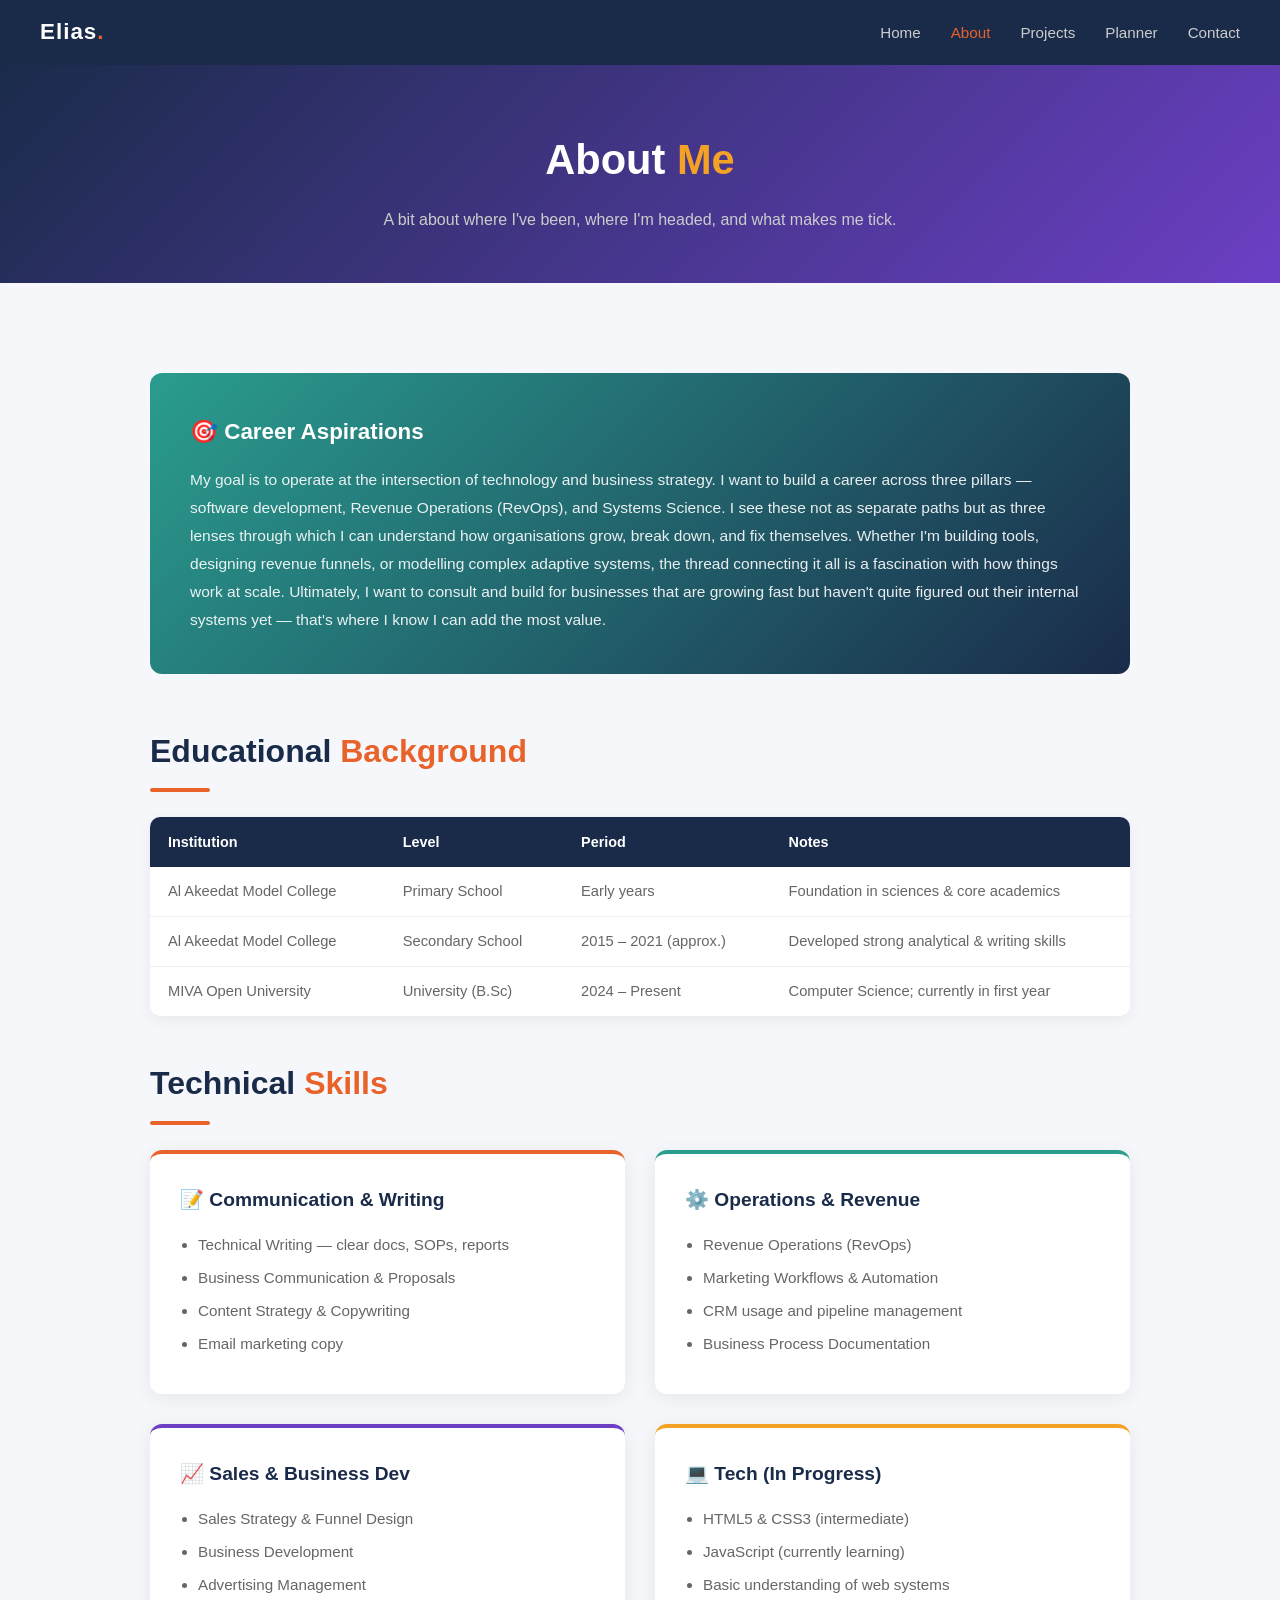
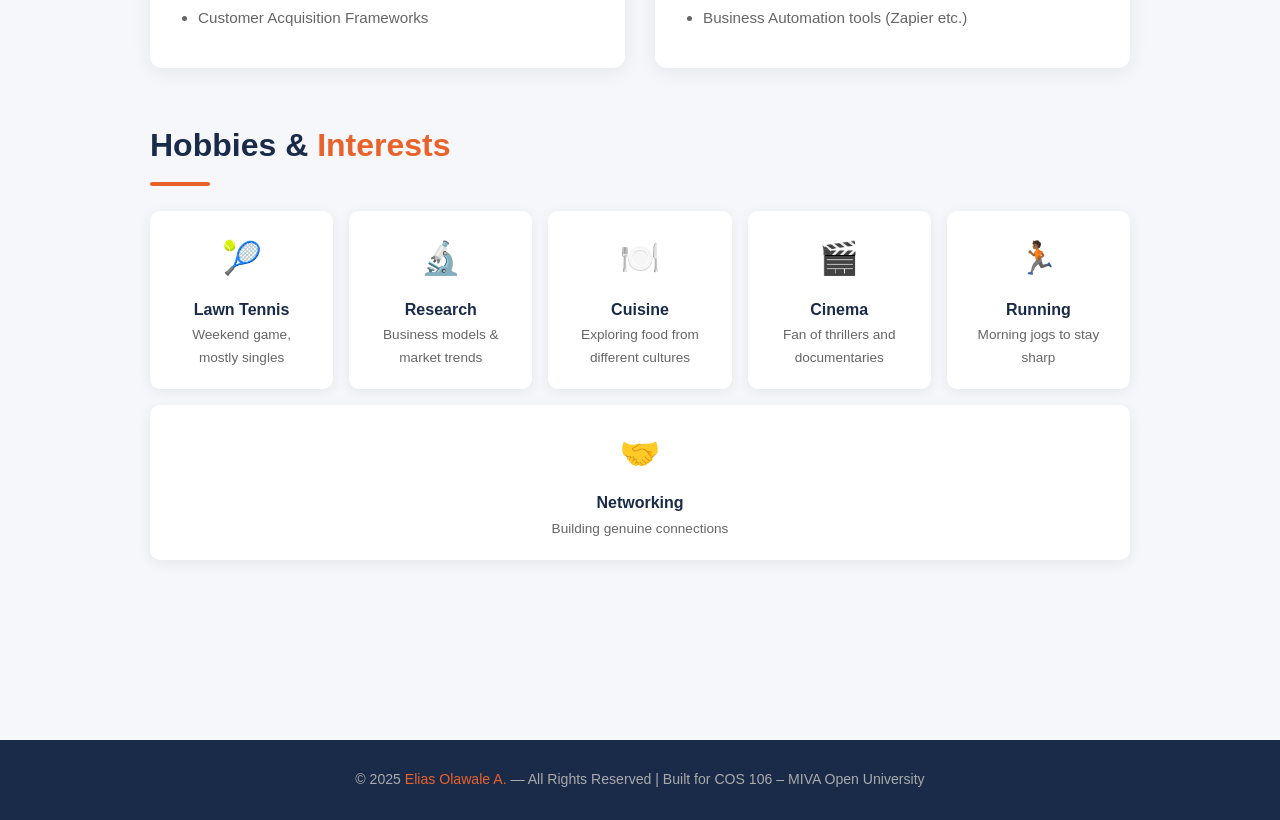
==== about.html @ 25de0aaa "First update" ====
<!DOCTYPE html>
<html lang="en">
<head>
  <meta charset="UTF-8" />
  <meta name="viewport" content="width=device-width, initial-scale=1.0"/>
  <title>About Me | Elias Olawale A.</title>
  <link rel="stylesheet" href="style.css" />
</head>
<body>

  <nav>
    <a href="index.html" class="nav-logo">Elias<span>.</span></a>
    <ul class="nav-links" id="nav-links">
      <li><a href="index.html">Home</a></li>
      <li><a href="about.html" class="active">About</a></li>
      <li><a href="projects.html">Projects</a></li>
      <li><a href="planner.html">Planner</a></li>
      <li><a href="contact.html">Contact</a></li>
    </ul>
    <button class="hamburger" onclick="toggleNav()" aria-label="Toggle menu">
      <span></span><span></span><span></span>
    </button>
  </nav>

  <section class="page-hero">
    <h1>About <span style="color: var(--gold);">Me</span></h1>
    <p>A bit about where I've been, where I'm headed, and what makes me tick.</p>
  </section>

  <div class="about-page fade-up">

    <!-- CAREER ASPIRATIONS -->
    <div class="aspirations-block" style="margin-top: 20px;">
      <h3>🎯 Career Aspirations</h3>
      <p>My goal is to operate at the intersection of technology and business strategy. I want to build a career across three pillars — software development, Revenue Operations (RevOps), and Systems Science. I see these not as separate paths but as three lenses through which I can understand how organisations grow, break down, and fix themselves. Whether I'm building tools, designing revenue funnels, or modelling complex adaptive systems, the thread connecting it all is a fascination with how things work at scale. Ultimately, I want to consult and build for businesses that are growing fast but haven't quite figured out their internal systems yet — that's where I know I can add the most value.</p>
    </div>

    <!-- EDUCATION BACKGROUND -->
    <h2 class="section-title" style="text-align:left; margin-top: 50px; margin-bottom: 8px;">Educational <span>Background</span></h2>
    <div class="divider" style="margin: 10px 0 25px;"></div>

    <table class="edu-table">
      <thead>
        <tr>
          <th>Institution</th>
          <th>Level</th>
          <th>Period</th>
          <th>Notes</th>
        </tr>
      </thead>
      <tbody>
        <tr>
          <td>Al Akeedat Model College</td>
          <td>Primary School</td>
          <td>Early years</td>
          <td>Foundation in sciences & core academics</td>
        </tr>
        <tr>
          <td>Al Akeedat Model College</td>
          <td>Secondary School</td>
          <td>2015 – 2021 (approx.)</td>
          <td>Developed strong analytical &amp; writing skills</td>
        </tr>
        <tr>
          <td>MIVA Open University</td>
          <td>University (B.Sc)</td>
          <td>2024 – Present</td>
          <td>Computer Science; currently in first year</td>
        </tr>
      </tbody>
    </table>

    <!-- SKILLS CARDS -->
    <h2 class="section-title" style="text-align:left; margin-bottom: 8px;">Technical <span>Skills</span></h2>
    <div class="divider" style="margin: 10px 0 25px;"></div>

    <div class="about-cards">
      <div class="card">
        <h3>📝 Communication & Writing</h3>
        <ul>
          <li>Technical Writing — clear docs, SOPs, reports</li>
          <li>Business Communication & Proposals</li>
          <li>Content Strategy & Copywriting</li>
          <li>Email marketing copy</li>
        </ul>
      </div>

      <div class="card teal-top">
        <h3>⚙️ Operations & Revenue</h3>
        <ul>
          <li>Revenue Operations (RevOps)</li>
          <li>Marketing Workflows & Automation</li>
          <li>CRM usage and pipeline management</li>
          <li>Business Process Documentation</li>
        </ul>
      </div>

      <div class="card purple-top">
        <h3>📈 Sales & Business Dev</h3>
        <ul>
          <li>Sales Strategy & Funnel Design</li>
          <li>Business Development</li>
          <li>Advertising Management</li>
          <li>Customer Acquisition Frameworks</li>
        </ul>
      </div>

      <div class="card gold-top">
        <h3>💻 Tech (In Progress)</h3>
        <ul>
          <li>HTML5 & CSS3 (intermediate)</li>
          <li>JavaScript (currently learning)</li>
          <li>Basic understanding of web systems</li>
          <li>Business Automation tools (Zapier etc.)</li>
        </ul>
      </div>
    </div>

    <!-- HOBBIES -->
    <h2 class="section-title" style="text-align:left; margin-bottom: 8px;">Hobbies & <span>Interests</span></h2>
    <div class="divider" style="margin: 10px 0 25px;"></div>

    <div style="display: flex; flex-wrap: wrap; gap: 16px; margin-bottom: 50px;">
      <div style="background:white; border-radius:10px; padding: 20px 24px; box-shadow: 0 3px 14px rgba(0,0,0,0.07); flex:1; min-width:180px; text-align:center;">
        <div style="font-size: 2rem;">🎾</div>
        <p style="margin-top:10px; font-weight:600; color:var(--navy);">Lawn Tennis</p>
        <p style="font-size:0.85rem; color:var(--grey);">Weekend game, mostly singles</p>
      </div>
      <div style="background:white; border-radius:10px; padding: 20px 24px; box-shadow: 0 3px 14px rgba(0,0,0,0.07); flex:1; min-width:180px; text-align:center;">
        <div style="font-size: 2rem;">🔬</div>
        <p style="margin-top:10px; font-weight:600; color:var(--navy);">Research</p>
        <p style="font-size:0.85rem; color:var(--grey);">Business models & market trends</p>
      </div>
      <div style="background:white; border-radius:10px; padding: 20px 24px; box-shadow: 0 3px 14px rgba(0,0,0,0.07); flex:1; min-width:180px; text-align:center;">
        <div style="font-size: 2rem;">🍽️</div>
        <p style="margin-top:10px; font-weight:600; color:var(--navy);">Cuisine</p>
        <p style="font-size:0.85rem; color:var(--grey);">Exploring food from different cultures</p>
      </div>
      <div style="background:white; border-radius:10px; padding: 20px 24px; box-shadow: 0 3px 14px rgba(0,0,0,0.07); flex:1; min-width:180px; text-align:center;">
        <div style="font-size: 2rem;">🎬</div>
        <p style="margin-top:10px; font-weight:600; color:var(--navy);">Cinema</p>
        <p style="font-size:0.85rem; color:var(--grey);">Fan of thrillers and documentaries</p>
      </div>
      <div style="background:white; border-radius:10px; padding: 20px 24px; box-shadow: 0 3px 14px rgba(0,0,0,0.07); flex:1; min-width:180px; text-align:center;">
        <div style="font-size: 2rem;">🏃🏾</div>
        <p style="margin-top:10px; font-weight:600; color:var(--navy);">Running</p>
        <p style="font-size:0.85rem; color:var(--grey);">Morning jogs to stay sharp</p>
      </div>
      <div style="background:white; border-radius:10px; padding: 20px 24px; box-shadow: 0 3px 14px rgba(0,0,0,0.07); flex:1; min-width:180px; text-align:center;">
        <div style="font-size: 2rem;">🤝</div>
        <p style="margin-top:10px; font-weight:600; color:var(--navy);">Networking</p>
        <p style="font-size:0.85rem; color:var(--grey);">Building genuine connections</p>
      </div>
    </div>

  </div>

  <footer>
    <p>&copy; 2025 <span>Elias Olawale A.</span> — All Rights Reserved | Built for COS 106 – MIVA Open University</p>
  </footer>

  <script src="main.js"></script>
</body>
</html>
---- style.css ----
/* ===== GLOBAL STYLES ===== */
* {
  margin: 0;
  padding: 0;
  box-sizing: border-box;
}

:root {
  --navy: #1a2b4a;
  --orange: #e8622a;
  --teal: #2a9d8f;
  --purple: #6c3fc5;
  --gold: #f4a226;
  --light-bg: #f5f7fa;
  --white: #ffffff;
  --dark-text: #1e1e1e;
  --grey: #666;
}

body {
  font-family: 'Segoe UI', Tahoma, Geneva, Verdana, sans-serif;
  color: var(--dark-text);
  background: var(--light-bg);
  line-height: 1.7;
}

/* ===== NAVBAR ===== */
nav {
  background: var(--navy);
  padding: 0px 40px;
  display: flex;
  justify-content: space-between;
  align-items: center;
  position: sticky;
  top: 0;
  z-index: 100;
  height: 65px;
}

.nav-logo {
  color: var(--white);
  font-size: 1.4rem;
  font-weight: 700;
  text-decoration: none;
  letter-spacing: 1px;
}

.nav-logo span {
  color: var(--orange);
}

.nav-links {
  list-style: none;
  display: flex;
  gap: 30px;
}

.nav-links a {
  color: #ccc;
  text-decoration: none;
  font-size: 0.95rem;
  transition: color 0.3s;
}

.nav-links a:hover,
.nav-links a.active {
  color: var(--orange);
}

/* hamburger hidden by default */
.hamburger {
  display: none;
  flex-direction: column;
  gap: 5px;
  cursor: pointer;
  background: none;
  border: none;
}

.hamburger span {
  width: 25px;
  height: 3px;
  background: white;
  display: block;
}

/* ===== HERO ===== */
.hero {
  background: linear-gradient(135deg, var(--navy) 0%, #2d4a7a 60%, var(--teal) 100%);
  color: white;
  padding: 90px 60px;
  display: flex;
  align-items: center;
  gap: 60px;
  min-height: 85vh;
}

.hero-text h1 {
  font-size: 3.2rem;
  font-weight: 800;
  line-height: 1.2;
}

.hero-text h1 span {
  color: var(--gold);
}

.hero-text p {
  margin-top: 18px;
  font-size: 1.1rem;
  color: #d0d8e8;
  max-width: 520px;
}

.hero-btns {
  margin-top: 30px;
  display: flex;
  gap: 15px;
  flex-wrap: wrap;
}

.btn-primary {
  background: var(--orange);
  color: white;
  padding: 12px 28px;
  border-radius: 6px;
  text-decoration: none;
  font-weight: 600;
  transition: background 0.3s;
}

.btn-primary:hover {
  background: #c9521e;
}

.btn-secondary {
  border: 2px solid white;
  color: white;
  padding: 12px 28px;
  border-radius: 6px;
  text-decoration: none;
  font-weight: 600;
  transition: all 0.3s;
}

.btn-secondary:hover {
  background: white;
  color: var(--navy);
}

.hero-img {
  flex-shrink: 0;
}

.hero-img img {
  width: 260px;
  height: 260px;
  border-radius: 50%;
  object-fit: cover;
  border: 5px solid var(--gold);
  box-shadow: 0 10px 40px rgba(0,0,0,0.3);
}

.hero-img .placeholder-img {
  width: 260px;
  height: 260px;
  border-radius: 50%;
  background: linear-gradient(135deg, var(--purple), var(--teal));
  display: flex;
  align-items: center;
  justify-content: center;
  font-size: 80px;
  border: 5px solid var(--gold);
  box-shadow: 0 10px 40px rgba(0,0,0,0.3);
}

/* ===== SECTION HEADERS ===== */
.section-title {
  text-align: center;
  font-size: 2rem;
  color: var(--navy);
  margin-bottom: 8px;
  font-weight: 700;
}

.section-title span {
  color: var(--orange);
}

.section-sub {
  text-align: center;
  color: var(--grey);
  margin-bottom: 45px;
  font-size: 0.97rem;
}

.divider {
  width: 60px;
  height: 4px;
  background: var(--orange);
  margin: 10px auto 35px;
  border-radius: 2px;
}

/* ===== ABOUT SECTION ON HOMEPAGE ===== */
.about-preview {
  padding: 80px 60px;
  background: white;
}

.about-grid {
  display: grid;
  grid-template-columns: 1fr 1fr;
  gap: 50px;
  max-width: 1100px;
  margin: 0 auto;
  align-items: center;
}

.about-grid p {
  color: var(--grey);
  margin-bottom: 14px;
  font-size: 1rem;
}

/* ===== SKILLS PREVIEW HOME ===== */
.skills-preview {
  padding: 70px 60px;
  background: var(--light-bg);
}

.skills-grid {
  display: flex;
  flex-wrap: wrap;
  gap: 14px;
  max-width: 900px;
  margin: 0 auto;
  justify-content: center;
}

.skill-tag {
  padding: 9px 20px;
  border-radius: 30px;
  font-size: 0.88rem;
  font-weight: 600;
  cursor: default;
}

.skill-tag.orange { background: #ffe8de; color: var(--orange); border: 1.5px solid var(--orange); }
.skill-tag.teal { background: #d8f3f0; color: var(--teal); border: 1.5px solid var(--teal); }
.skill-tag.purple { background: #ede4ff; color: var(--purple); border: 1.5px solid var(--purple); }
.skill-tag.gold { background: #fff4dc; color: #c7850a; border: 1.5px solid var(--gold); }
.skill-tag.navy { background: #dde4ef; color: var(--navy); border: 1.5px solid var(--navy); }

/* ===== ABOUT PAGE ===== */
.page-hero {
  background: linear-gradient(135deg, var(--navy), var(--purple));
  color: white;
  padding: 60px 60px 50px;
  text-align: center;
}

.page-hero h1 {
  font-size: 2.6rem;
  font-weight: 800;
}

.page-hero p {
  color: #ccc;
  margin-top: 10px;
  font-size: 1rem;
}

.about-page {
  padding: 70px 60px;
  max-width: 1100px;
  margin: 0 auto;
}

.about-cards {
  display: grid;
  grid-template-columns: 1fr 1fr;
  gap: 30px;
  margin-bottom: 50px;
}

.card {
  background: white;
  border-radius: 12px;
  padding: 30px;
  box-shadow: 0 4px 20px rgba(0,0,0,0.07);
  border-top: 4px solid var(--orange);
}

.card.teal-top { border-top-color: var(--teal); }
.card.purple-top { border-top-color: var(--purple); }
.card.gold-top { border-top-color: var(--gold); }

.card h3 {
  font-size: 1.2rem;
  color: var(--navy);
  margin-bottom: 16px;
}

.card ul {
  padding-left: 18px;
  color: var(--grey);
}

.card ul li {
  margin-bottom: 7px;
  font-size: 0.95rem;
}

.card p {
  color: var(--grey);
  font-size: 0.95rem;
}

.aspirations-block {
  background: linear-gradient(135deg, var(--teal), var(--navy));
  color: white;
  border-radius: 12px;
  padding: 40px;
  margin-bottom: 40px;
}

.aspirations-block h3 {
  font-size: 1.4rem;
  margin-bottom: 15px;
}

.aspirations-block p {
  opacity: 0.9;
  font-size: 0.97rem;
  line-height: 1.8;
}

/* ===== PROJECTS PAGE ===== */
.projects-page {
  padding: 70px 60px;
  max-width: 1150px;
  margin: 0 auto;
}

.projects-grid {
  display: grid;
  grid-template-columns: repeat(auto-fit, minmax(300px, 1fr));
  gap: 28px;
}

.project-card {
  background: white;
  border-radius: 12px;
  overflow: hidden;
  box-shadow: 0 4px 20px rgba(0,0,0,0.08);
  transition: transform 0.3s, box-shadow 0.3s;
}

.project-card:hover {
  transform: translateY(-6px);
  box-shadow: 0 12px 35px rgba(0,0,0,0.13);
}

.project-thumb {
  height: 180px;
  display: flex;
  align-items: center;
  justify-content: center;
  font-size: 3rem;
}

.thumb-1 { background: linear-gradient(135deg, var(--orange), var(--gold)); }
.thumb-2 { background: linear-gradient(135deg, var(--teal), #1a7a70); }
.thumb-3 { background: linear-gradient(135deg, var(--purple), #4a2a90); }
.thumb-4 { background: linear-gradient(135deg, var(--navy), var(--teal)); }

.project-info {
  padding: 22px 24px;
}

.project-info h3 {
  font-size: 1.1rem;
  color: var(--navy);
  margin-bottom: 8px;
}

.project-info p {
  color: var(--grey);
  font-size: 0.9rem;
  margin-bottom: 14px;
  line-height: 1.6;
}

.project-tags {
  display: flex;
  flex-wrap: wrap;
  gap: 6px;
  margin-bottom: 14px;
}

.ptag {
  background: var(--light-bg);
  color: var(--navy);
  font-size: 0.78rem;
  padding: 3px 10px;
  border-radius: 20px;
  font-weight: 500;
}

.project-link {
  color: var(--orange);
  text-decoration: none;
  font-size: 0.88rem;
  font-weight: 600;
}

.project-link:hover {
  text-decoration: underline;
}

/* ===== PLANNER PAGE ===== */
.planner-page {
  padding: 70px 60px;
  max-width: 850px;
  margin: 0 auto;
}

.planner-input-area {
  background: white;
  border-radius: 12px;
  padding: 28px 30px;
  box-shadow: 0 4px 20px rgba(0,0,0,0.07);
  margin-bottom: 35px;
}

.planner-input-area h3 {
  color: var(--navy);
  margin-bottom: 18px;
  font-size: 1.1rem;
}

.planner-row {
  display: flex;
  gap: 12px;
  flex-wrap: wrap;
}

.planner-row input,
.planner-row select {
  flex: 1;
  min-width: 160px;
  padding: 10px 14px;
  border: 1.5px solid #ddd;
  border-radius: 7px;
  font-size: 0.93rem;
  outline: none;
}

.planner-row input:focus,
.planner-row select:focus {
  border-color: var(--teal);
}

.planner-row button {
  background: var(--teal);
  color: white;
  border: none;
  padding: 10px 22px;
  border-radius: 7px;
  cursor: pointer;
  font-weight: 600;
  font-size: 0.92rem;
  transition: background 0.3s;
}

.planner-row button:hover {
  background: #1e8a7e;
}

.task-stats {
  display: flex;
  gap: 20px;
  margin-bottom: 20px;
  flex-wrap: wrap;
}

.stat-box {
  padding: 14px 22px;
  border-radius: 8px;
  font-size: 0.9rem;
  font-weight: 600;
}

.stat-box.total { background: #dde4ef; color: var(--navy); }
.stat-box.done { background: #d8f3f0; color: var(--teal); }
.stat-box.pending { background: #ffe8de; color: var(--orange); }

#task-list {
  list-style: none;
}

.task-item {
  background: white;
  border-radius: 8px;
  padding: 14px 18px;
  margin-bottom: 10px;
  display: flex;
  align-items: center;
  gap: 14px;
  box-shadow: 0 2px 10px rgba(0,0,0,0.06);
  transition: opacity 0.3s;
}

.task-item.completed {
  opacity: 0.55;
}

.task-item.completed .task-text {
  text-decoration: line-through;
  color: #999;
}

.task-item input[type=checkbox] {
  width: 18px;
  height: 18px;
  accent-color: var(--teal);
  cursor: pointer;
}

.task-text {
  flex: 1;
  font-size: 0.95rem;
}

.task-badge {
  font-size: 0.75rem;
  padding: 3px 9px;
  border-radius: 12px;
  font-weight: 600;
}

.badge-high { background: #ffe8de; color: var(--orange); }
.badge-medium { background: #fff4dc; color: #c7850a; }
.badge-low { background: #d8f3f0; color: var(--teal); }

.task-delete {
  background: none;
  border: none;
  color: #bbb;
  cursor: pointer;
  font-size: 1.1rem;
  transition: color 0.3s;
}

.task-delete:hover { color: #e74c3c; }

.empty-tasks {
  text-align: center;
  color: #aaa;
  padding: 40px;
  font-size: 0.95rem;
}

/* ===== CONTACT PAGE ===== */
.contact-page {
  padding: 70px 60px;
  max-width: 1100px;
  margin: 0 auto;
}

.contact-layout {
  display: grid;
  grid-template-columns: 1fr 1.5fr;
  gap: 50px;
  align-items: start;
}

.contact-info h3 {
  font-size: 1.3rem;
  color: var(--navy);
  margin-bottom: 14px;
}

.contact-info p {
  color: var(--grey);
  font-size: 0.95rem;
  margin-bottom: 28px;
}

.contact-detail {
  display: flex;
  align-items: flex-start;
  gap: 14px;
  margin-bottom: 18px;
}

.c-icon {
  width: 40px;
  height: 40px;
  border-radius: 8px;
  display: flex;
  align-items: center;
  justify-content: center;
  font-size: 1.1rem;
  flex-shrink: 0;
}

.c-icon.orange { background: #ffe8de; }
.c-icon.teal { background: #d8f3f0; }
.c-icon.purple { background: #ede4ff; }

.c-detail-text strong {
  display: block;
  font-size: 0.85rem;
  color: var(--navy);
}

.c-detail-text span {
  font-size: 0.9rem;
  color: var(--grey);
}

.contact-form {
  background: white;
  border-radius: 12px;
  padding: 35px;
  box-shadow: 0 4px 20px rgba(0,0,0,0.08);
}

.form-group {
  margin-bottom: 20px;
}

.form-group label {
  display: block;
  font-size: 0.88rem;
  font-weight: 600;
  color: var(--navy);
  margin-bottom: 7px;
}

.form-group input,
.form-group textarea {
  width: 100%;
  padding: 11px 14px;
  border: 1.5px solid #ddd;
  border-radius: 7px;
  font-size: 0.93rem;
  outline: none;
  font-family: inherit;
  transition: border-color 0.3s;
}

.form-group input:focus,
.form-group textarea:focus {
  border-color: var(--orange);
}

.form-group textarea {
  height: 130px;
  resize: vertical;
}

.form-group .error-msg {
  color: #e74c3c;
  font-size: 0.8rem;
  margin-top: 5px;
  display: none;
}

.form-group .error-msg.show {
  display: block;
}

.submit-btn {
  width: 100%;
  background: var(--orange);
  color: white;
  border: none;
  padding: 13px;
  border-radius: 7px;
  font-size: 1rem;
  font-weight: 700;
  cursor: pointer;
  transition: background 0.3s;
}

.submit-btn:hover {
  background: #c9521e;
}

.success-msg {
  display: none;
  background: #d8f3f0;
  color: var(--teal);
  border-radius: 7px;
  padding: 14px;
  text-align: center;
  font-weight: 600;
  margin-top: 15px;
}

/* ===== FOOTER ===== */
footer {
  background: var(--navy);
  color: #aaa;
  text-align: center;
  padding: 28px 40px;
  font-size: 0.88rem;
  margin-top: 60px;
}

footer span {
  color: var(--orange);
}

/* ===== ANIMATIONS ===== */
@keyframes fadeUp {
  from { opacity: 0; transform: translateY(30px); }
  to { opacity: 1; transform: translateY(0); }
}

.fade-up {
  animation: fadeUp 0.7s ease forwards;
}

/* ===== TABLE (ACADEMICS) ===== */
.edu-table {
  width: 100%;
  border-collapse: collapse;
  background: white;
  border-radius: 10px;
  overflow: hidden;
  box-shadow: 0 4px 15px rgba(0,0,0,0.06);
  margin-bottom: 40px;
}

.edu-table th {
  background: var(--navy);
  color: white;
  padding: 13px 18px;
  text-align: left;
  font-size: 0.9rem;
}

.edu-table td {
  padding: 12px 18px;
  border-bottom: 1px solid #eee;
  font-size: 0.92rem;
  color: var(--grey);
}

.edu-table tr:last-child td {
  border-bottom: none;
}

.edu-table tr:hover td {
  background: #f9f9f9;
}

/* ===== RESPONSIVE ===== */
@media (max-width: 768px) {

  nav {
    padding: 0 20px;
  }

  .nav-links {
    display: none;
    flex-direction: column;
    background: var(--navy);
    position: absolute;
    top: 65px;
    left: 0;
    width: 100%;
    padding: 20px;
    gap: 15px;
  }

  .nav-links.open {
    display: flex;
  }

  .hamburger {
    display: flex;
  }

  .hero {
    flex-direction: column-reverse;
    padding: 50px 25px;
    text-align: center;
    min-height: auto;
  }

  .hero-text h1 {
    font-size: 2.1rem;
  }

  .hero-btns {
    justify-content: center;
  }

  .about-grid, .about-cards, .contact-layout {
    grid-template-columns: 1fr;
  }

  .about-preview, .skills-preview, .projects-page,
  .planner-page, .about-page, .contact-page {
    padding: 50px 20px;
  }

  .page-hero {
    padding: 50px 25px;
  }

  .page-hero h1 { font-size: 2rem; }
}
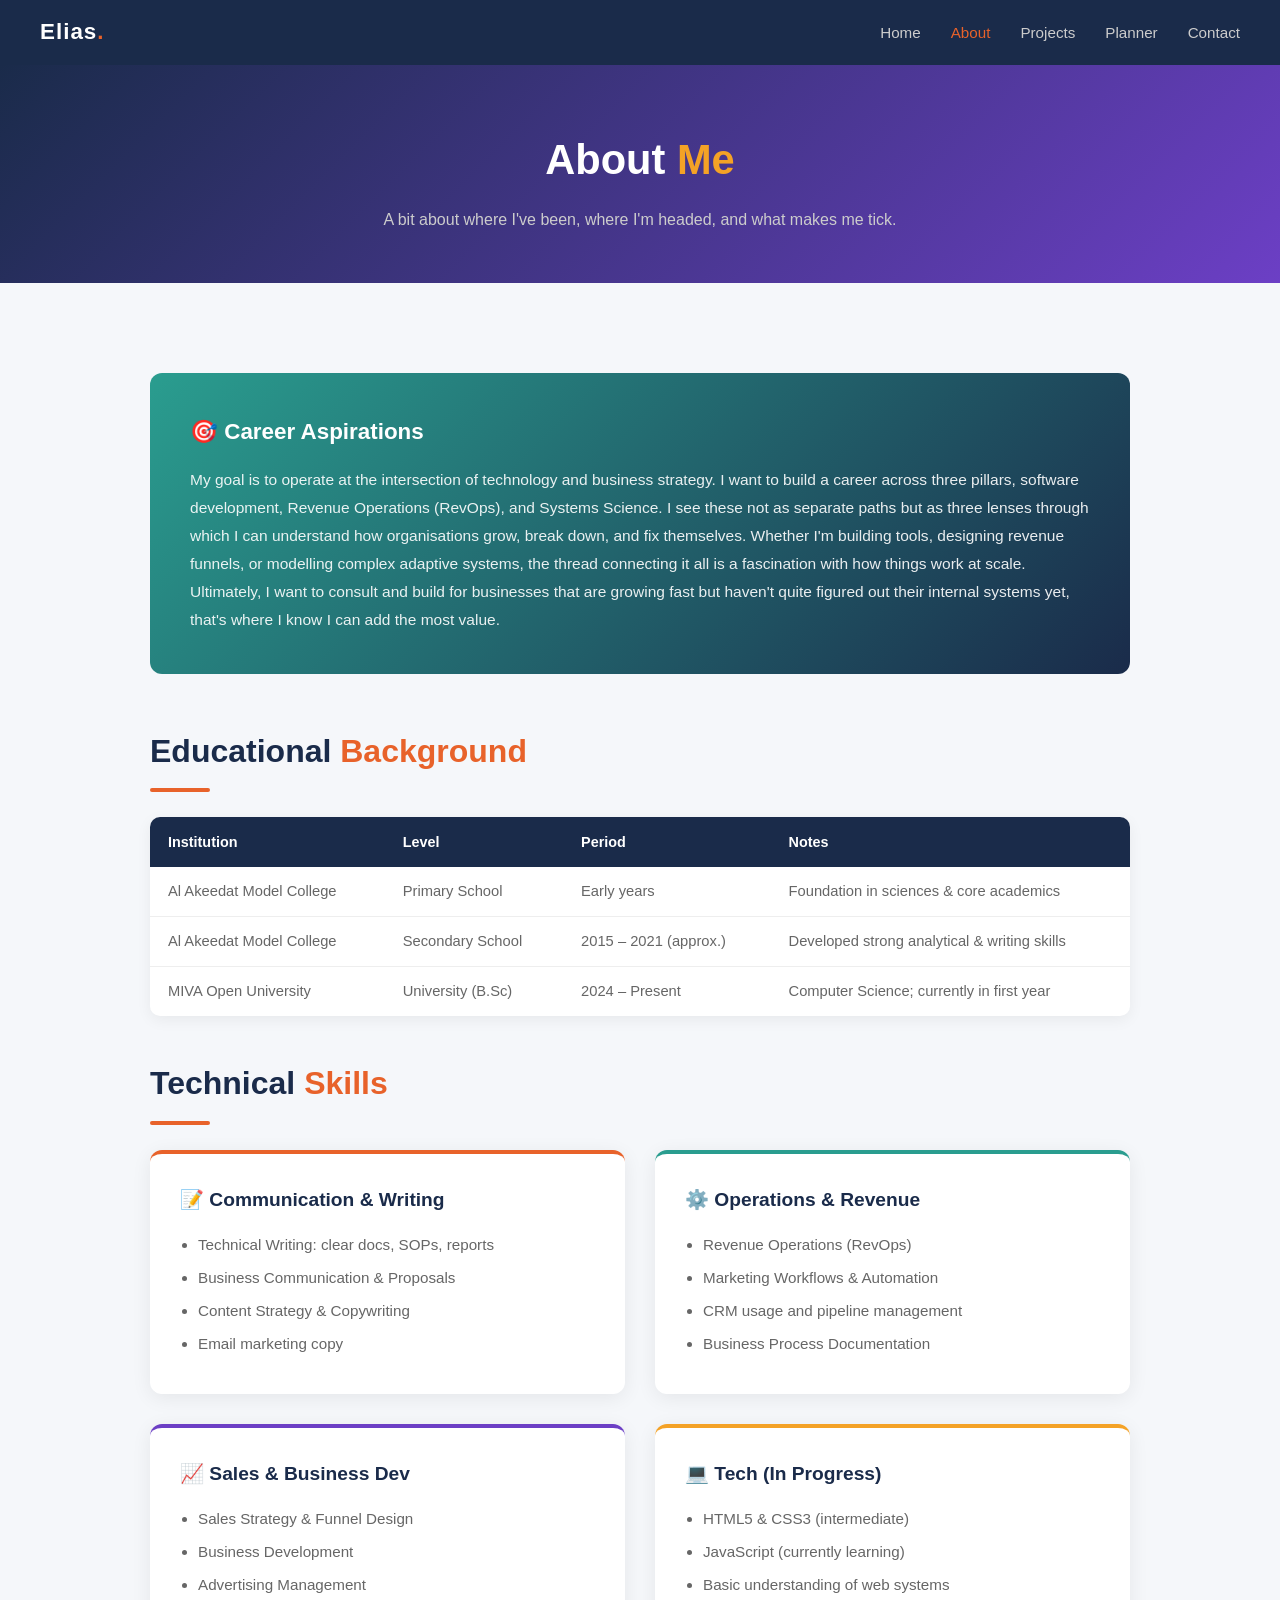
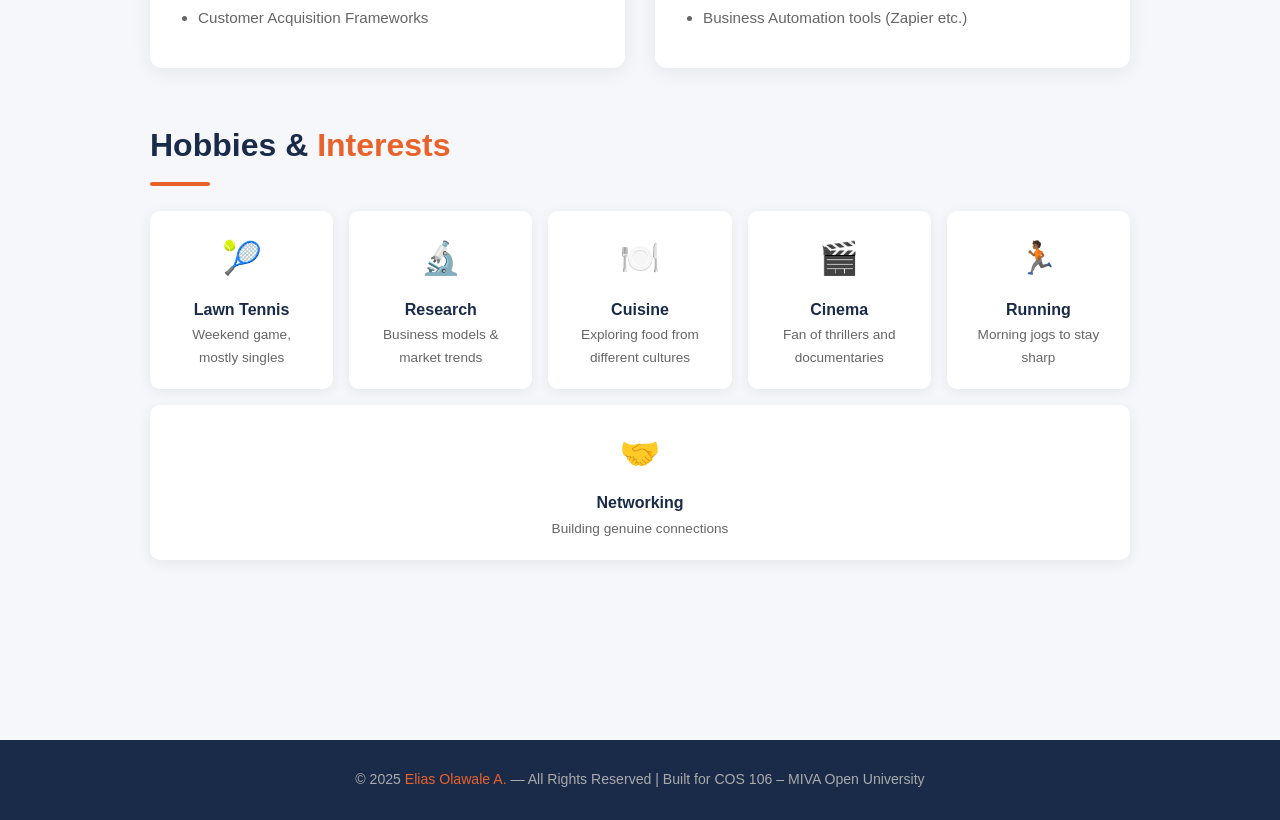
==== commit 9605525f: "Refine career aspirations and update personal details in about section" ====
--- a/about.html
+++ b/about.html
@@ -32,7 +32,7 @@
     <!-- CAREER ASPIRATIONS -->
     <div class="aspirations-block" style="margin-top: 20px;">
       <h3>🎯 Career Aspirations</h3>
-      <p>My goal is to operate at the intersection of technology and business strategy. I want to build a career across three pillars — software development, Revenue Operations (RevOps), and Systems Science. I see these not as separate paths but as three lenses through which I can understand how organisations grow, break down, and fix themselves. Whether I'm building tools, designing revenue funnels, or modelling complex adaptive systems, the thread connecting it all is a fascination with how things work at scale. Ultimately, I want to consult and build for businesses that are growing fast but haven't quite figured out their internal systems yet — that's where I know I can add the most value.</p>
+      <p>My goal is to operate at the intersection of technology and business strategy. I want to build a career across three pillars, software development, Revenue Operations (RevOps), and Systems Science. I see these not as separate paths but as three lenses through which I can understand how organisations grow, break down, and fix themselves. Whether I'm building tools, designing revenue funnels, or modelling complex adaptive systems, the thread connecting it all is a fascination with how things work at scale. Ultimately, I want to consult and build for businesses that are growing fast but haven't quite figured out their internal systems yet, that's where I know I can add the most value.</p>
     </div>
 
     <!-- EDUCATION BACKGROUND -->
@@ -78,7 +78,7 @@
       <div class="card">
         <h3>📝 Communication & Writing</h3>
         <ul>
-          <li>Technical Writing — clear docs, SOPs, reports</li>
+          <li>Technical Writing: clear docs, SOPs, reports</li>
           <li>Business Communication & Proposals</li>
           <li>Content Strategy & Copywriting</li>
           <li>Email marketing copy</li>
--- a/style.css
+++ b/style.css
@@ -161,17 +161,13 @@
   box-shadow: 0 10px 40px rgba(0,0,0,0.3);
 }
 
-.hero-img .placeholder-img {
+.hero-img .profile-img {
   width: 260px;
   height: 260px;
   border-radius: 50%;
-  background: linear-gradient(135deg, var(--purple), var(--teal));
-  display: flex;
-  align-items: center;
-  justify-content: center;
-  font-size: 80px;
+  object-fit: cover; 
   border: 5px solid var(--gold);
-  box-shadow: 0 10px 40px rgba(0,0,0,0.3);
+  box-shadow: 0 10px 40px rgba(0, 0, 0, 0.3);
 }
 
 /* ===== SECTION HEADERS ===== */
